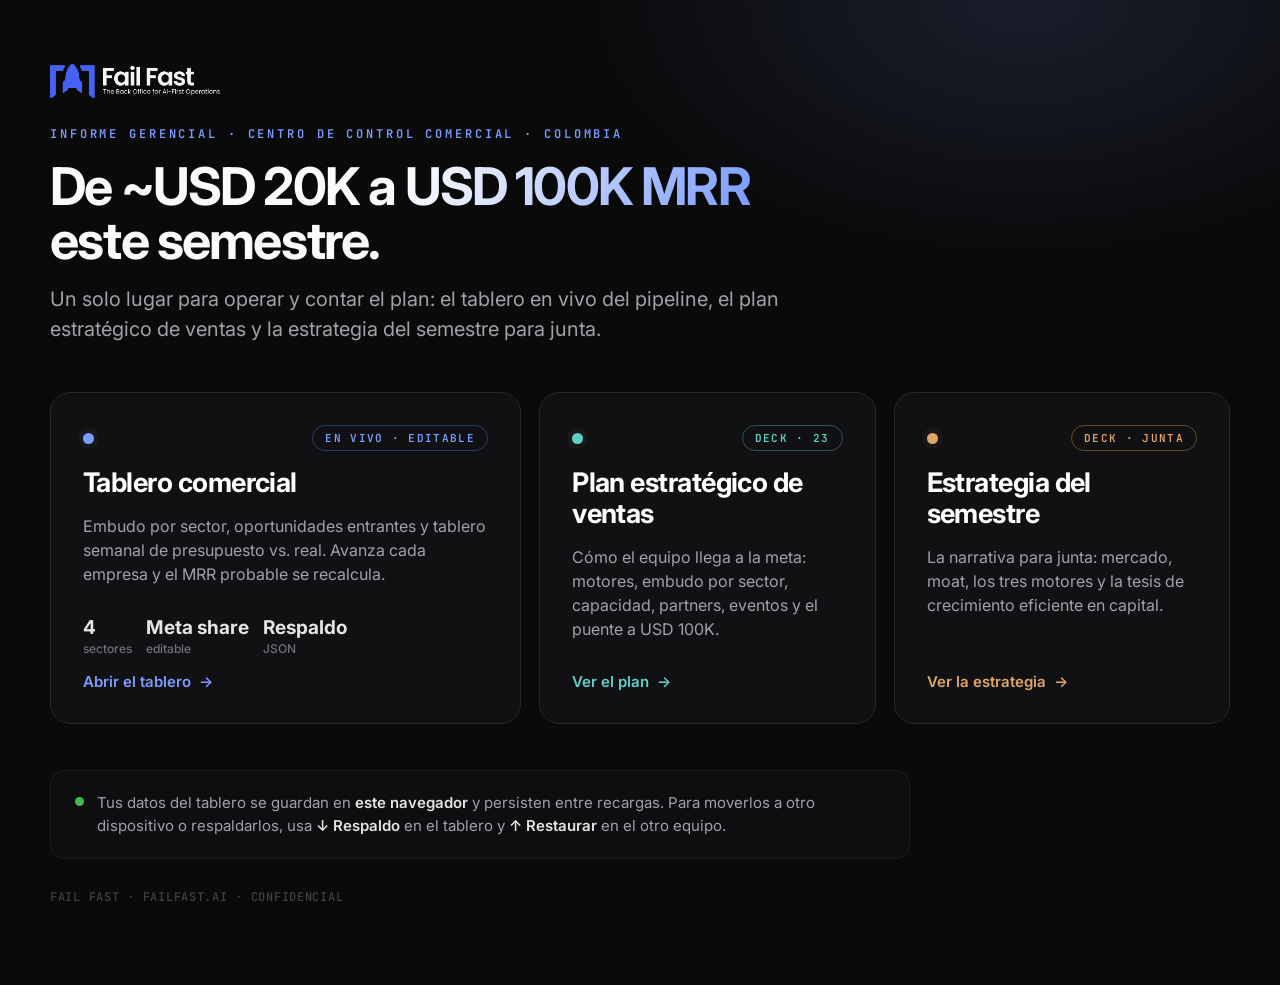
==== Informe gerencial/index.html @ 9aa29972 "primer commit" ====
<!DOCTYPE html>
<html lang="es">
<head>
<meta charset="utf-8">
<meta name="viewport" content="width=device-width, initial-scale=1">
<title>Informe gerencial · Fail Fast</title>
<meta name="description" content="Centro de control comercial de Fail Fast — tablero, plan de ventas y estrategia del semestre.">
<link rel="preconnect" href="https://fonts.googleapis.com">
<link rel="preconnect" href="https://fonts.gstatic.com" crossorigin>
<link href="https://fonts.googleapis.com/css2?family=Inter:wght@400;500;600;700;800&family=JetBrains+Mono:wght@400;500;600&display=swap" rel="stylesheet">
<style>
  *{box-sizing:border-box;margin:0;padding:0;}
  html,body{background:#0A0A0A;color:#FAFAFA;font-family:'Inter',sans-serif;-webkit-font-smoothing:antialiased;}
  a{text-decoration:none;color:inherit;}
  body{min-height:100vh;padding:64px 44px 80px;position:relative;overflow-x:hidden;}
  .glow{position:fixed;inset:0;pointer-events:none;background:radial-gradient(ellipse 60% 50% at 80% 0%,rgba(123,156,255,0.14),transparent 60%);}
  .wrap{max-width:1180px;margin:0 auto;position:relative;}
  .eyebrow{font:600 12px 'JetBrains Mono',monospace;letter-spacing:.24em;text-transform:uppercase;color:#7B9CFF;}
  .logo{height:34px;width:auto;display:block;margin-bottom:28px;opacity:.96;}
  h1{font:700 52px/1.04 'Inter',sans-serif;letter-spacing:-0.035em;margin:18px 0 16px;}
  h1 .soft{background:linear-gradient(110deg,#FFFFFF,#7B9CFF);-webkit-background-clip:text;background-clip:text;color:transparent;}
  .lede{font:400 20px/1.5 'Inter',sans-serif;color:#A1A1AA;max-width:760px;}
  .grid{display:grid;grid-template-columns:1.4fr 1fr 1fr;gap:18px;margin-top:48px;}
  .card{display:flex;flex-direction:column;gap:16px;background:#111113;border:1px solid #27272A;border-radius:20px;padding:32px;transition:border-color .16s ease,transform .16s ease,background .16s ease;min-height:280px;}
  .card:hover{transform:translateY(-4px);border-color:var(--ac,#4361FF);background:linear-gradient(180deg,var(--tint,rgba(123,156,255,0.05)),transparent 55%),#111113;}
  .card .top{display:flex;align-items:center;justify-content:space-between;}
  .tag{font:600 11px 'JetBrains Mono',monospace;letter-spacing:.12em;text-transform:uppercase;color:var(--ac,#7B9CFF);padding:5px 12px;border:1px solid var(--acb,#2d3a6b);border-radius:9999px;}
  .dot{width:11px;height:11px;border-radius:50%;background:var(--ac,#7B9CFF);box-shadow:0 0 0 5px rgba(255,255,255,0.03);}
  .card h2{font:700 27px/1.15 'Inter',sans-serif;letter-spacing:-0.02em;color:#FFF;}
  .card p{font:400 16px/1.5 'Inter',sans-serif;color:#A1A1AA;}
  .card .go{margin-top:auto;display:inline-flex;align-items:center;gap:8px;font:600 15px 'Inter',sans-serif;color:var(--ac,#7B9CFF);}
  .card .go .arr{transition:transform .16s ease;}
  .card:hover .go .arr{transform:translateX(4px);}
  .meta{display:flex;flex-wrap:wrap;gap:14px;margin-top:14px;font-variant-numeric:tabular-nums;}
  .kpi{display:flex;flex-direction:column;gap:2px;}
  .kpi b{font:700 19px 'Inter';color:#E4E4E7;}
  .kpi span{font:500 12px 'Inter';color:#71717A;}
  .foot{margin-top:46px;display:flex;align-items:flex-start;gap:13px;background:#0E0E10;border:1px solid #1c1c22;border-radius:14px;padding:20px 24px;max-width:860px;}
  .foot .ic{width:9px;height:9px;border-radius:50%;background:#3fb950;flex-shrink:0;margin-top:6px;}
  .foot p{font:400 15px/1.55 'Inter';color:#A1A1AA;}
  .foot b{color:#E4E4E7;font-weight:600;}
  .credit{margin-top:30px;font:500 12px 'JetBrains Mono',monospace;letter-spacing:.06em;color:#3F3F46;text-transform:uppercase;}
  @media(max-width:900px){
    body{padding:44px 22px 60px;}
    h1{font-size:38px;}
    .grid{grid-template-columns:1fr;}
    .card{min-height:auto;}
  }
</style>
</head>
<body>
<div class="glow"></div>
<div class="wrap">
  <img class="logo" src="assets/logo-horizontal-white.png" alt="Fail Fast">
  <div class="eyebrow">Informe gerencial · Centro de control comercial · Colombia</div>
  <h1>De ~USD 20K a <span class="soft">USD 100K MRR</span><br>este semestre.</h1>
  <p class="lede">Un solo lugar para operar y contar el plan: el tablero en vivo del pipeline, el plan estratégico de ventas y la estrategia del semestre para junta.</p>

  <div class="grid">
    <a class="card" style="--ac:#7B9CFF;--acb:#2d3a6b;--tint:rgba(123,156,255,0.08);" href="Tablero%20Comercial%20Fail%20Fast.dc.html">
      <div class="top"><span class="dot"></span><span class="tag">En vivo · editable</span></div>
      <h2>Tablero comercial</h2>
      <p>Embudo por sector, oportunidades entrantes y tablero semanal de presupuesto vs. real. Avanza cada empresa y el MRR probable se recalcula.</p>
      <div class="meta">
        <div class="kpi"><b>4</b><span>sectores</span></div>
        <div class="kpi"><b>Meta share</b><span>editable</span></div>
        <div class="kpi"><b>Respaldo</b><span>JSON</span></div>
      </div>
      <span class="go">Abrir el tablero <span class="arr">→</span></span>
    </a>

    <a class="card" style="--ac:#5fd0c5;--acb:#2c5450;--tint:rgba(95,208,197,0.08);" href="Plan%20Estrat%C3%A9gico%20de%20Ventas.dc.html">
      <div class="top"><span class="dot"></span><span class="tag">Deck · 23</span></div>
      <h2>Plan estratégico de ventas</h2>
      <p>Cómo el equipo llega a la meta: motores, embudo por sector, capacidad, partners, eventos y el puente a USD 100K.</p>
      <span class="go">Ver el plan <span class="arr">→</span></span>
    </a>

    <a class="card" style="--ac:#e0a567;--acb:#5e4a2b;--tint:rgba(224,165,103,0.08);" href="Estrategia%20Semestre%20%C2%B7%20Junta.dc.html">
      <div class="top"><span class="dot"></span><span class="tag">Deck · junta</span></div>
      <h2>Estrategia del semestre</h2>
      <p>La narrativa para junta: mercado, moat, los tres motores y la tesis de crecimiento eficiente en capital.</p>
      <span class="go">Ver la estrategia <span class="arr">→</span></span>
    </a>
  </div>

  <div class="foot">
    <span class="ic"></span>
    <p>Tus datos del tablero se guardan en <b>este navegador</b> y persisten entre recargas. Para moverlos a otro dispositivo o respaldarlos, usa <b>↓ Respaldo</b> en el tablero y <b>↑ Restaurar</b> en el otro equipo.</p>
  </div>

  <div class="credit">Fail Fast · failfast.ai · Confidencial</div>
</div>
</body>
</html>
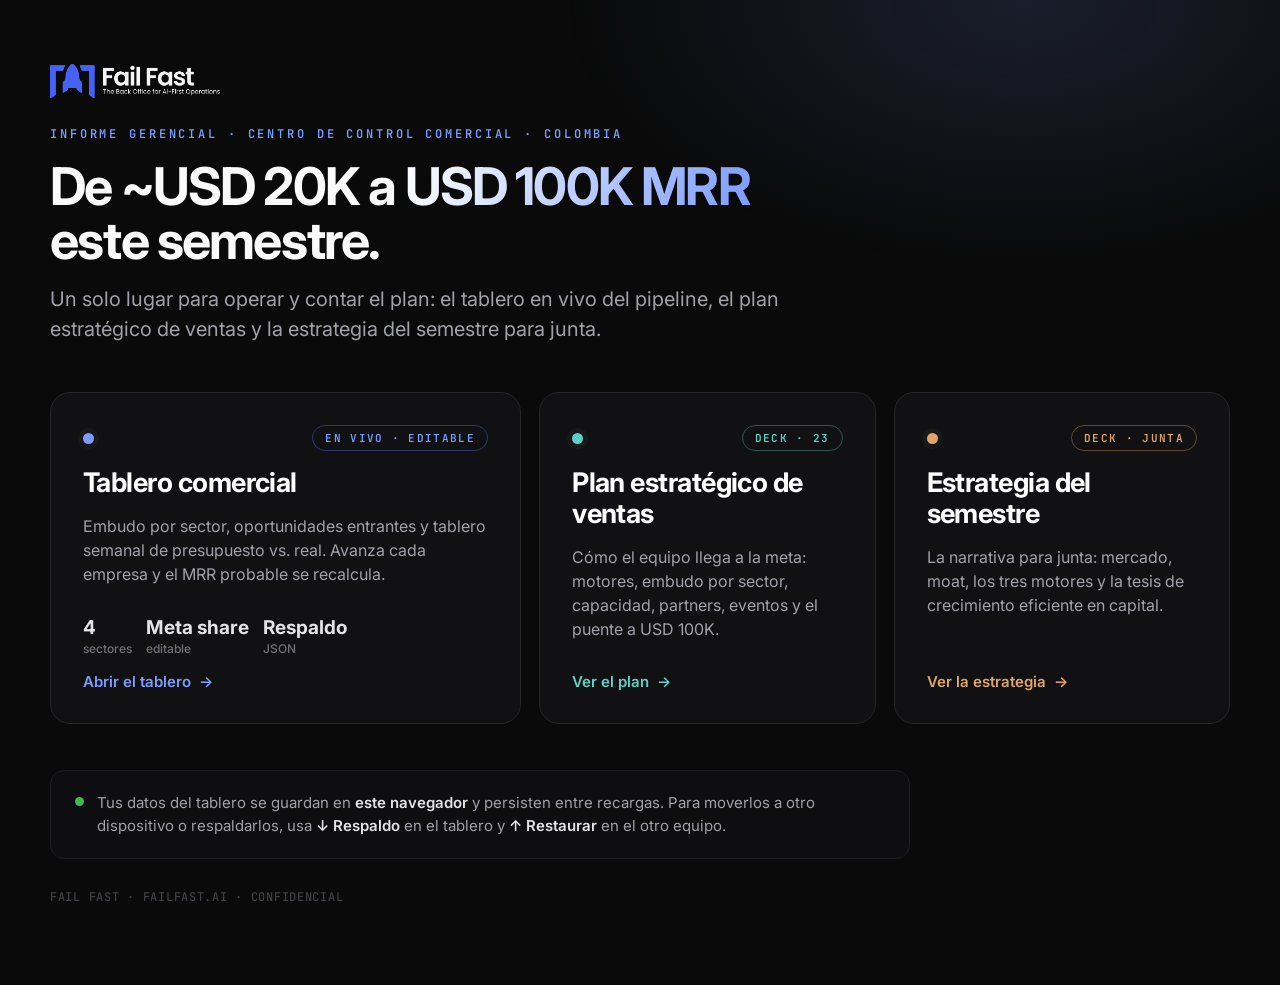
==== commit a7e7de6d: "actualizacion" ====
--- a/Informe gerencial/index.html
+++ b/Informe gerencial/index.html
@@ -57,7 +57,7 @@
   <p class="lede">Un solo lugar para operar y contar el plan: el tablero en vivo del pipeline, el plan estratégico de ventas y la estrategia del semestre para junta.</p>
 
   <div class="grid">
-    <a class="card" style="--ac:#7B9CFF;--acb:#2d3a6b;--tint:rgba(123,156,255,0.08);" href="Tablero%20Comercial%20Fail%20Fast.dc.html">
+    <a class="card" style="--ac:#7B9CFF;--acb:#2d3a6b;--tint:rgba(123,156,255,0.08);" href="tablero-comercial.dc.html">
       <div class="top"><span class="dot"></span><span class="tag">En vivo · editable</span></div>
       <h2>Tablero comercial</h2>
       <p>Embudo por sector, oportunidades entrantes y tablero semanal de presupuesto vs. real. Avanza cada empresa y el MRR probable se recalcula.</p>
@@ -69,14 +69,14 @@
       <span class="go">Abrir el tablero <span class="arr">→</span></span>
     </a>
 
-    <a class="card" style="--ac:#5fd0c5;--acb:#2c5450;--tint:rgba(95,208,197,0.08);" href="Plan%20Estrat%C3%A9gico%20de%20Ventas.dc.html">
+    <a class="card" style="--ac:#5fd0c5;--acb:#2c5450;--tint:rgba(95,208,197,0.08);" href="plan-de-ventas.dc.html">
       <div class="top"><span class="dot"></span><span class="tag">Deck · 23</span></div>
       <h2>Plan estratégico de ventas</h2>
       <p>Cómo el equipo llega a la meta: motores, embudo por sector, capacidad, partners, eventos y el puente a USD 100K.</p>
       <span class="go">Ver el plan <span class="arr">→</span></span>
     </a>
 
-    <a class="card" style="--ac:#e0a567;--acb:#5e4a2b;--tint:rgba(224,165,103,0.08);" href="Estrategia%20Semestre%20%C2%B7%20Junta.dc.html">
+    <a class="card" style="--ac:#e0a567;--acb:#5e4a2b;--tint:rgba(224,165,103,0.08);" href="estrategia-semestre.dc.html">
       <div class="top"><span class="dot"></span><span class="tag">Deck · junta</span></div>
       <h2>Estrategia del semestre</h2>
       <p>La narrativa para junta: mercado, moat, los tres motores y la tesis de crecimiento eficiente en capital.</p>
